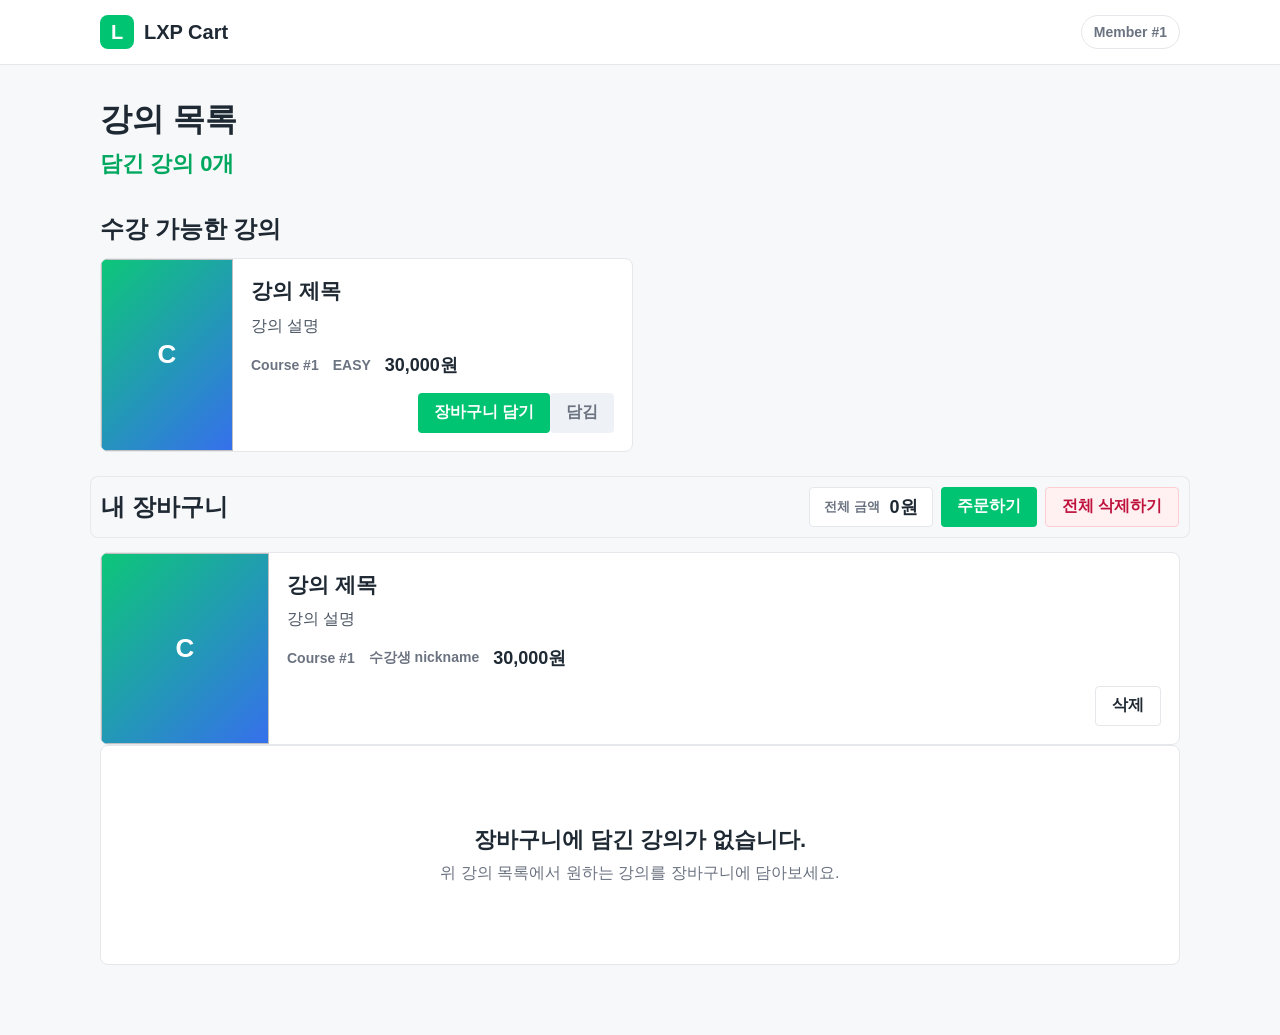
==== src/main/resources/templates/cart/index.html @ da232f9e "fix: cart API에서 임시 회원 ID 사용" ====
<!DOCTYPE html>
<html lang="ko" xmlns:th="http://www.thymeleaf.org">
<head>
    <meta charset="UTF-8">
    <meta name="viewport" content="width=device-width, initial-scale=1.0">
    <title>LXP Cart</title>
    <style>
        :root {
            --bg: #f7f8fa;
            --panel: #ffffff;
            --text: #1f2933;
            --muted: #6b7280;
            --line: #e5e7eb;
            --green: #00c471;
            --green-dark: #00a85f;
        }

        * {
            box-sizing: border-box;
        }

        body {
            min-width: 320px;
            margin: 0;
            background: var(--bg);
            color: var(--text);
            font-family: "Pretendard", "Apple SD Gothic Neo", "Segoe UI", sans-serif;
        }

        button {
            font: inherit;
        }

        a {
            color: inherit;
            text-decoration: none;
        }

        h1,
        h2,
        p {
            margin-top: 0;
        }

        .site-header {
            border-bottom: 1px solid var(--line);
            background: #fff;
        }

        .header-inner,
        .page {
            width: min(1080px, calc(100% - 40px));
            margin: 0 auto;
        }

        .header-inner {
            display: flex;
            min-height: 64px;
            align-items: center;
            justify-content: space-between;
            gap: 18px;
        }

        .brand {
            display: inline-flex;
            align-items: center;
            gap: 10px;
            font-size: 20px;
            font-weight: 900;
        }

        .brand-mark {
            display: grid;
            width: 34px;
            height: 34px;
            place-items: center;
            border-radius: 8px;
            background: var(--green);
            color: #fff;
        }

        .member-chip {
            display: inline-flex;
            min-height: 34px;
            align-items: center;
            border: 1px solid var(--line);
            border-radius: 999px;
            padding: 0 12px;
            color: var(--muted);
            font-size: 14px;
            font-weight: 800;
        }

        .page {
            display: grid;
            gap: 34px;
            padding: 34px 0 70px;
        }

        .summary {
            display: flex;
            align-items: end;
            justify-content: space-between;
            gap: 20px;
        }

        .summary h1 {
            margin-bottom: 10px;
            font-size: 32px;
            line-height: 1.25;
            letter-spacing: 0;
        }

        .summary h2 {
            margin-bottom: 0;
            color: var(--green-dark);
            font-size: 22px;
            line-height: 1.35;
            letter-spacing: 0;
        }

        .section-heading {
            margin-bottom: 14px;
            font-size: 24px;
            line-height: 1.32;
        }

        .course-grid {
            display: grid;
            grid-template-columns: repeat(2, minmax(0, 1fr));
            gap: 14px;
        }

        .course-card,
        .cart-item,
        .empty {
            border: 1px solid var(--line);
            border-radius: 8px;
            background: var(--panel);
        }

        .course-card {
            display: grid;
            grid-template-columns: 132px minmax(0, 1fr);
            overflow: hidden;
        }

        .thumbnail {
            position: relative;
            display: grid;
            min-height: 132px;
            place-items: center;
            overflow: hidden;
            background: linear-gradient(135deg, rgba(0, 196, 113, 0.95), rgba(37, 99, 235, 0.92));
            color: #fff;
            font-size: 26px;
            font-weight: 900;
        }

        .thumbnail img {
            position: absolute;
            inset: 0;
            width: 100%;
            height: 100%;
            object-fit: cover;
        }

        .course-body,
        .item-body {
            min-width: 0;
            padding: 18px;
        }

        .course-body h2,
        .item-body h2 {
            margin-bottom: 8px;
            font-size: 21px;
            line-height: 1.35;
        }

        .description {
            display: -webkit-box;
            overflow: hidden;
            margin-bottom: 14px;
            color: #4b5563;
            line-height: 1.55;
            -webkit-box-orient: vertical;
            -webkit-line-clamp: 2;
        }

        .meta {
            display: flex;
            flex-wrap: wrap;
            gap: 8px 14px;
            align-items: center;
            color: var(--muted);
            font-size: 14px;
            font-weight: 700;
        }

        .price {
            color: var(--text);
            font-size: 18px;
            font-weight: 900;
        }

        .course-actions,
        .item-actions {
            display: flex;
            justify-content: flex-end;
            margin-top: 16px;
        }

        .primary-button,
        .secondary-button,
        .danger-button,
        .done-button {
            display: inline-flex;
            min-height: 40px;
            align-items: center;
            justify-content: center;
            border-radius: 4px;
            padding: 0 16px;
            cursor: pointer;
            font-weight: 900;
        }

        .primary-button {
            border: 0;
            background: var(--green);
            color: #fff;
        }

        .primary-button:hover {
            background: var(--green-dark);
        }

        .secondary-button {
            border: 1px solid var(--line);
            background: #fff;
            color: var(--text);
        }

        .danger-button {
            border: 1px solid #fecdd3;
            background: #fff1f2;
            color: #be123c;
        }

        .done-button {
            border: 0;
            background: #eef2f7;
            color: var(--muted);
            cursor: default;
        }

        .cart-header {
            position: sticky;
            top: var(--cart-sticky-top, 12px);
            z-index: 5;
            display: flex;
            align-items: center;
            justify-content: space-between;
            gap: 14px;
            margin: -10px -10px 14px;
            border: 1px solid rgba(229, 231, 235, 0.9);
            border-radius: 8px;
            padding: 10px;
            background: rgba(247, 248, 250, 0.94);
            backdrop-filter: blur(10px);
        }

        .cart-header .section-heading {
            margin-bottom: 0;
        }

        .cart-actions {
            display: flex;
            flex-wrap: wrap;
            gap: 8px;
            align-items: center;
        }

        .cart-total {
            display: inline-flex;
            min-height: 40px;
            align-items: center;
            gap: 10px;
            border: 1px solid var(--line);
            border-radius: 4px;
            padding: 0 14px;
            background: #fff;
        }

        .cart-total span {
            color: var(--muted);
            font-size: 13px;
            font-weight: 800;
        }

        .cart-total strong {
            color: var(--text);
            font-size: 18px;
            font-weight: 900;
        }

        .cart-list {
            display: grid;
            gap: 14px;
        }

        .cart-item {
            display: grid;
            grid-template-columns: 168px minmax(0, 1fr);
            overflow: hidden;
        }

        .empty {
            display: grid;
            min-height: 220px;
            place-items: center;
            text-align: center;
        }

        .empty h2 {
            margin-bottom: 8px;
            font-size: 22px;
        }

        .empty p {
            margin-bottom: 0;
            color: var(--muted);
        }

        @media (max-width: 900px) {
            .course-grid {
                grid-template-columns: 1fr;
            }
        }

        @media (max-width: 720px) {
            .header-inner,
            .page {
                width: min(100% - 28px, 1080px);
            }

            .summary,
            .cart-header {
                align-items: start;
                flex-direction: column;
            }

            .cart-actions {
                display: grid;
                width: 100%;
            }

            .cart-total {
                justify-content: space-between;
                width: 100%;
            }

            .cart-actions form,
            .cart-actions button {
                width: 100%;
            }

            .course-card,
            .cart-item {
                grid-template-columns: 1fr;
            }
        }
    </style>
</head>
<body>
<header class="site-header">
    <div class="header-inner">
        <a class="brand" th:href="@{/cart-ui}">
            <span class="brand-mark">L</span>
            <span>LXP Cart</span>
        </a>
        <span class="member-chip" th:text="|Member #${memberId}|">Member #1</span>
    </div>
</header>

<main class="page">
    <section class="summary">
        <div>
            <h1>강의 목록</h1>
            <h2 th:text="${courseMessage}">담긴 강의 0개</h2>
        </div>
    </section>

    <section>
        <h2 class="section-heading">수강 가능한 강의</h2>
        <div class="course-grid">
            <article class="course-card" th:each="course : ${courses}">
                <div class="thumbnail">
                    <img th:if="${course.thumbnailUrl() != null}" th:src="${course.thumbnailUrl()}" th:alt="${course.title()}">
                    <span th:if="${course.thumbnailUrl() == null}" th:text="${#strings.substring(course.title(), 0, 1)}">C</span>
                </div>
                <div class="course-body">
                    <h2 th:text="${course.title()}">강의 제목</h2>
                    <p class="description" th:text="${course.description()}">강의 설명</p>
                    <div class="meta">
                        <span th:text="|Course #${course.courseId()}|">Course #1</span>
                        <span th:text="${course.level()}">EASY</span>
                        <strong class="price" th:text="${#numbers.formatInteger(course.price(), 0, 'COMMA')} + '원'">30,000원</strong>
                    </div>
                    <div class="course-actions">
                        <form th:if="${!cartCourseIds.contains(course.courseId())}" th:action="@{/cart-ui}" method="post">
                            <input type="hidden" th:if="${_csrf != null}" th:name="${_csrf.parameterName}" th:value="${_csrf.token}">
                            <input type="hidden" name="courseId" th:value="${course.courseId()}">
                            <button class="primary-button" type="submit">장바구니 담기</button>
                        </form>
                        <button class="done-button" type="button" th:if="${cartCourseIds.contains(course.courseId())}" disabled>담김</button>
                    </div>
                </div>
            </article>
        </div>
    </section>

    <section>
        <div class="cart-header">
            <h2 class="section-heading">내 장바구니</h2>
            <div class="cart-actions" th:if="${!#lists.isEmpty(carts)}">
                <div class="cart-total" data-cart-total>
                    <span>전체 금액</span>
                    <strong th:text="${#numbers.formatInteger(totalPrice, 0, 'COMMA')} + '원'">0원</strong>
                </div>
                <button class="primary-button" type="button">주문하기</button>
                <form th:action="@{/cart-ui/delete-all}" method="post">
                    <input type="hidden" th:if="${_csrf != null}" th:name="${_csrf.parameterName}" th:value="${_csrf.token}">
                    <button class="danger-button" type="submit">전체 삭제하기</button>
                </form>
            </div>
        </div>

        <div class="cart-list" th:if="${!#lists.isEmpty(carts)}">
            <article class="cart-item" th:each="cart : ${carts}">
                <div class="thumbnail">
                    <img th:if="${cart.thumbnailUrl != null}" th:src="${cart.thumbnailUrl}" th:alt="${cart.title}">
                    <span th:if="${cart.thumbnailUrl == null}" th:text="${#strings.substring(cart.title, 0, 1)}">C</span>
                </div>
                <div class="item-body">
                    <h2 th:text="${cart.title}">강의 제목</h2>
                    <p class="description" th:text="${cart.description}">강의 설명</p>
                    <div class="meta">
                        <span th:text="|Course #${cart.courseId}|">Course #1</span>
                        <span th:if="${cart.member != null}" th:text="|수강생 ${cart.member.nickname}|">수강생 nickname</span>
                        <strong class="price" th:text="${#numbers.formatInteger(cart.price, 0, 'COMMA')} + '원'">30,000원</strong>
                    </div>
                    <div class="item-actions">
                        <form th:action="@{/cart-ui/delete}" method="post">
                            <input type="hidden" th:if="${_csrf != null}" th:name="${_csrf.parameterName}" th:value="${_csrf.token}">
                            <input type="hidden" name="courseId" th:value="${cart.courseId}">
                            <button class="secondary-button" type="submit">삭제</button>
                        </form>
                    </div>
                </div>
            </article>
        </div>

        <div class="empty" th:if="${#lists.isEmpty(carts)}">
            <div>
                <h2>장바구니에 담긴 강의가 없습니다.</h2>
                <p>위 강의 목록에서 원하는 강의를 장바구니에 담아보세요.</p>
            </div>
        </div>
    </section>
</main>
<script>
    const header = document.querySelector(".site-header");
    const cartHeader = document.querySelector(".cart-header");

    function updateCartStickyTop() {
        if (!cartHeader) {
            return;
        }

        const headerHeight = header ? header.getBoundingClientRect().height : 0;
        document.documentElement.style.setProperty("--cart-sticky-top", `${headerHeight + 12}px`);
    }

    updateCartStickyTop();
    window.addEventListener("resize", updateCartStickyTop);
</script>
</body>
</html>
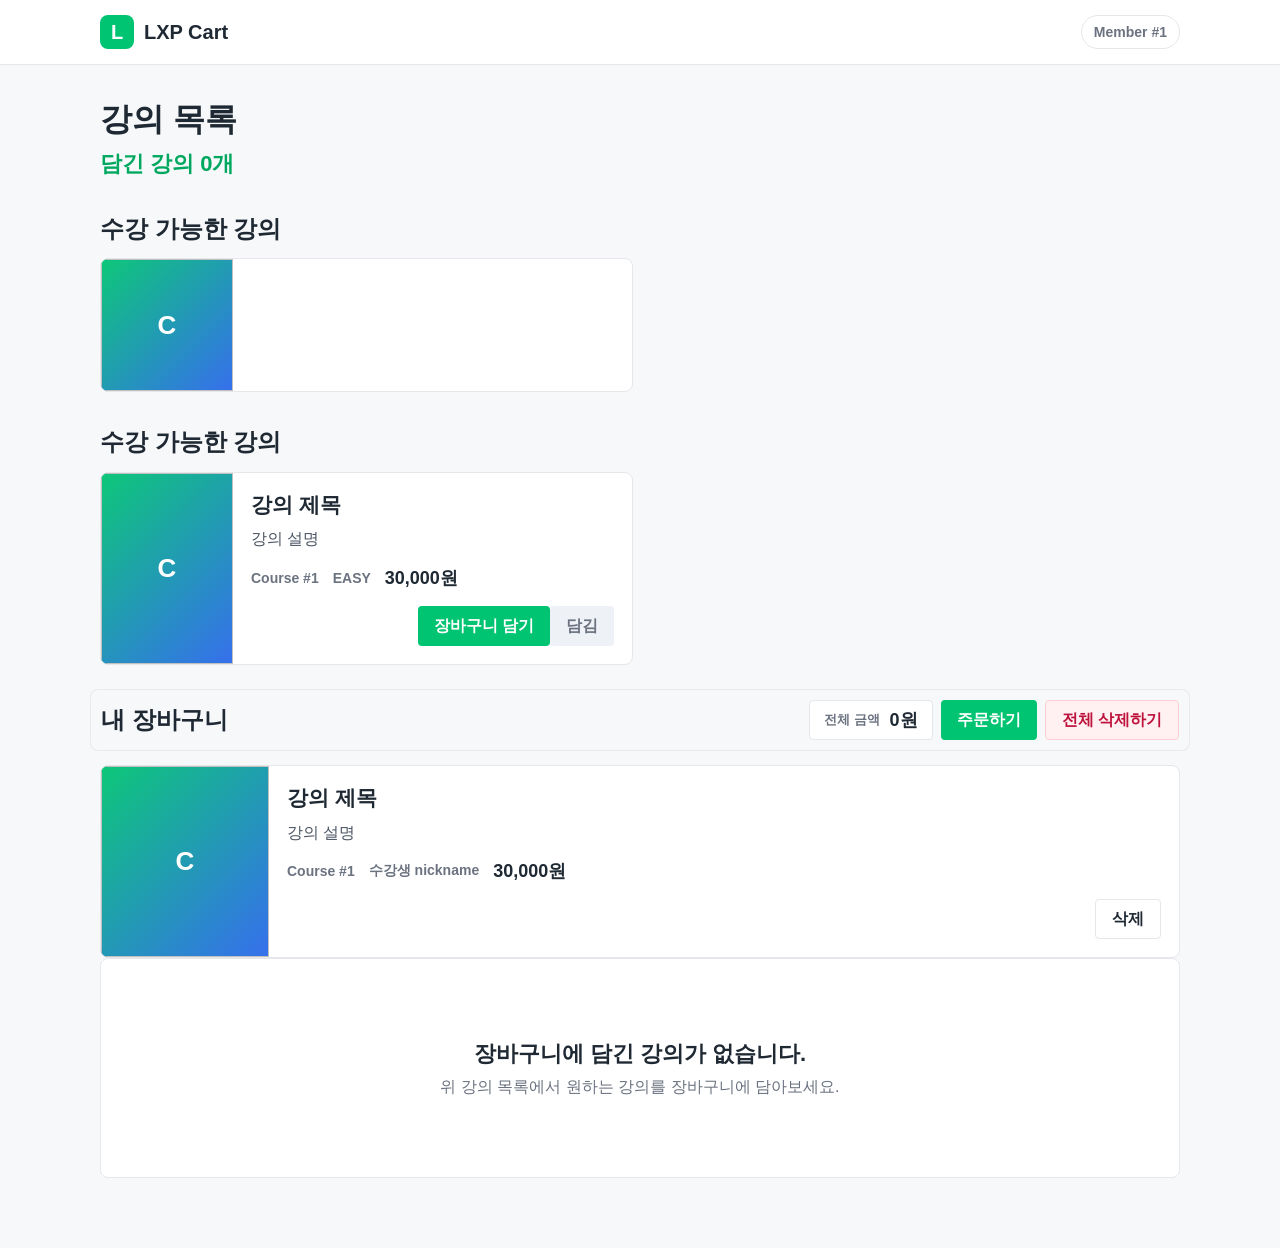
==== commit bd180a30: "Merge branch 'develop' into fix/16-compile-failure" ====
--- a/src/main/resources/templates/cart/index.html
+++ b/src/main/resources/templates/cart/index.html
@@ -1,393 +1,405 @@
 <!DOCTYPE html>
 <html lang="ko" xmlns:th="http://www.thymeleaf.org">
 <head>
-    <meta charset="UTF-8">
-    <meta name="viewport" content="width=device-width, initial-scale=1.0">
-    <title>LXP Cart</title>
-    <style>
-        :root {
-            --bg: #f7f8fa;
-            --panel: #ffffff;
-            --text: #1f2933;
-            --muted: #6b7280;
-            --line: #e5e7eb;
-            --green: #00c471;
-            --green-dark: #00a85f;
-        }
-
-        * {
-            box-sizing: border-box;
-        }
-
-        body {
-            min-width: 320px;
-            margin: 0;
-            background: var(--bg);
-            color: var(--text);
-            font-family: "Pretendard", "Apple SD Gothic Neo", "Segoe UI", sans-serif;
-        }
-
-        button {
-            font: inherit;
-        }
-
-        a {
-            color: inherit;
-            text-decoration: none;
-        }
-
-        h1,
-        h2,
-        p {
-            margin-top: 0;
-        }
-
-        .site-header {
-            border-bottom: 1px solid var(--line);
-            background: #fff;
-        }
-
-        .header-inner,
-        .page {
-            width: min(1080px, calc(100% - 40px));
-            margin: 0 auto;
-        }
-
-        .header-inner {
-            display: flex;
-            min-height: 64px;
-            align-items: center;
-            justify-content: space-between;
-            gap: 18px;
-        }
-
-        .brand {
-            display: inline-flex;
-            align-items: center;
-            gap: 10px;
-            font-size: 20px;
-            font-weight: 900;
-        }
-
-        .brand-mark {
-            display: grid;
-            width: 34px;
-            height: 34px;
-            place-items: center;
-            border-radius: 8px;
-            background: var(--green);
-            color: #fff;
-        }
-
-        .member-chip {
-            display: inline-flex;
-            min-height: 34px;
-            align-items: center;
-            border: 1px solid var(--line);
-            border-radius: 999px;
-            padding: 0 12px;
-            color: var(--muted);
-            font-size: 14px;
-            font-weight: 800;
-        }
-
-        .page {
-            display: grid;
-            gap: 34px;
-            padding: 34px 0 70px;
-        }
-
-        .summary {
-            display: flex;
-            align-items: end;
-            justify-content: space-between;
-            gap: 20px;
-        }
-
-        .summary h1 {
-            margin-bottom: 10px;
-            font-size: 32px;
-            line-height: 1.25;
-            letter-spacing: 0;
-        }
-
-        .summary h2 {
-            margin-bottom: 0;
-            color: var(--green-dark);
-            font-size: 22px;
-            line-height: 1.35;
-            letter-spacing: 0;
-        }
-
-        .section-heading {
-            margin-bottom: 14px;
-            font-size: 24px;
-            line-height: 1.32;
-        }
-
-        .course-grid {
-            display: grid;
-            grid-template-columns: repeat(2, minmax(0, 1fr));
-            gap: 14px;
-        }
-
-        .course-card,
-        .cart-item,
-        .empty {
-            border: 1px solid var(--line);
-            border-radius: 8px;
-            background: var(--panel);
-        }
-
-        .course-card {
-            display: grid;
-            grid-template-columns: 132px minmax(0, 1fr);
-            overflow: hidden;
-        }
-
-        .thumbnail {
-            position: relative;
-            display: grid;
-            min-height: 132px;
-            place-items: center;
-            overflow: hidden;
-            background: linear-gradient(135deg, rgba(0, 196, 113, 0.95), rgba(37, 99, 235, 0.92));
-            color: #fff;
-            font-size: 26px;
-            font-weight: 900;
-        }
-
-        .thumbnail img {
-            position: absolute;
-            inset: 0;
-            width: 100%;
-            height: 100%;
-            object-fit: cover;
-        }
-
-        .course-body,
-        .item-body {
-            min-width: 0;
-            padding: 18px;
-        }
-
-        .course-body h2,
-        .item-body h2 {
-            margin-bottom: 8px;
-            font-size: 21px;
-            line-height: 1.35;
-        }
-
-        .description {
-            display: -webkit-box;
-            overflow: hidden;
-            margin-bottom: 14px;
-            color: #4b5563;
-            line-height: 1.55;
-            -webkit-box-orient: vertical;
-            -webkit-line-clamp: 2;
-        }
-
-        .meta {
-            display: flex;
-            flex-wrap: wrap;
-            gap: 8px 14px;
-            align-items: center;
-            color: var(--muted);
-            font-size: 14px;
-            font-weight: 700;
-        }
-
-        .price {
-            color: var(--text);
-            font-size: 18px;
-            font-weight: 900;
-        }
-
-        .course-actions,
-        .item-actions {
-            display: flex;
-            justify-content: flex-end;
-            margin-top: 16px;
-        }
-
-        .primary-button,
-        .secondary-button,
-        .danger-button,
-        .done-button {
-            display: inline-flex;
-            min-height: 40px;
-            align-items: center;
-            justify-content: center;
-            border-radius: 4px;
-            padding: 0 16px;
-            cursor: pointer;
-            font-weight: 900;
-        }
-
-        .primary-button {
-            border: 0;
-            background: var(--green);
-            color: #fff;
-        }
-
-        .primary-button:hover {
-            background: var(--green-dark);
-        }
-
-        .secondary-button {
-            border: 1px solid var(--line);
-            background: #fff;
-            color: var(--text);
-        }
-
-        .danger-button {
-            border: 1px solid #fecdd3;
-            background: #fff1f2;
-            color: #be123c;
-        }
-
-        .done-button {
-            border: 0;
-            background: #eef2f7;
-            color: var(--muted);
-            cursor: default;
-        }
-
-        .cart-header {
-            position: sticky;
-            top: var(--cart-sticky-top, 12px);
-            z-index: 5;
-            display: flex;
-            align-items: center;
-            justify-content: space-between;
-            gap: 14px;
-            margin: -10px -10px 14px;
-            border: 1px solid rgba(229, 231, 235, 0.9);
-            border-radius: 8px;
-            padding: 10px;
-            background: rgba(247, 248, 250, 0.94);
-            backdrop-filter: blur(10px);
-        }
-
-        .cart-header .section-heading {
-            margin-bottom: 0;
-        }
-
-        .cart-actions {
-            display: flex;
-            flex-wrap: wrap;
-            gap: 8px;
-            align-items: center;
-        }
-
-        .cart-total {
-            display: inline-flex;
-            min-height: 40px;
-            align-items: center;
-            gap: 10px;
-            border: 1px solid var(--line);
-            border-radius: 4px;
-            padding: 0 14px;
-            background: #fff;
-        }
-
-        .cart-total span {
-            color: var(--muted);
-            font-size: 13px;
-            font-weight: 800;
-        }
-
-        .cart-total strong {
-            color: var(--text);
-            font-size: 18px;
-            font-weight: 900;
-        }
-
-        .cart-list {
-            display: grid;
-            gap: 14px;
-        }
-
-        .cart-item {
-            display: grid;
-            grid-template-columns: 168px minmax(0, 1fr);
-            overflow: hidden;
-        }
-
-        .empty {
-            display: grid;
-            min-height: 220px;
-            place-items: center;
-            text-align: center;
-        }
-
-        .empty h2 {
-            margin-bottom: 8px;
-            font-size: 22px;
-        }
-
-        .empty p {
-            margin-bottom: 0;
-            color: var(--muted);
-        }
-
-        @media (max-width: 900px) {
-            .course-grid {
-                grid-template-columns: 1fr;
-            }
-        }
-
-        @media (max-width: 720px) {
-            .header-inner,
-            .page {
-                width: min(100% - 28px, 1080px);
-            }
-
-            .summary,
-            .cart-header {
-                align-items: start;
-                flex-direction: column;
-            }
-
-            .cart-actions {
-                display: grid;
-                width: 100%;
-            }
-
-            .cart-total {
-                justify-content: space-between;
-                width: 100%;
-            }
-
-            .cart-actions form,
-            .cart-actions button {
-                width: 100%;
-            }
-
-            .course-card,
-            .cart-item {
-                grid-template-columns: 1fr;
-            }
-        }
-    </style>
+  <meta charset="UTF-8">
+  <meta content="width=device-width, initial-scale=1.0" name="viewport">
+  <title>LXP Cart</title>
+  <style>
+    :root {
+      --bg: #f7f8fa;
+      --panel: #ffffff;
+      --text: #1f2933;
+      --muted: #6b7280;
+      --line: #e5e7eb;
+      --green: #00c471;
+      --green-dark: #00a85f;
+    }
+
+    * {
+      box-sizing: border-box;
+    }
+
+    body {
+      min-width: 320px;
+      margin: 0;
+      background: var(--bg);
+      color: var(--text);
+      font-family: "Pretendard", "Apple SD Gothic Neo", "Segoe UI", sans-serif;
+    }
+
+    button {
+      font: inherit;
+    }
+
+    a {
+      color: inherit;
+      text-decoration: none;
+    }
+
+    h1,
+    h2,
+    p {
+      margin-top: 0;
+    }
+
+    .site-header {
+      border-bottom: 1px solid var(--line);
+      background: #fff;
+    }
+
+    .header-inner,
+    .page {
+      width: min(1080px, calc(100% - 40px));
+      margin: 0 auto;
+    }
+
+    .header-inner {
+      display: flex;
+      min-height: 64px;
+      align-items: center;
+      justify-content: space-between;
+      gap: 18px;
+    }
+
+    .brand {
+      display: inline-flex;
+      align-items: center;
+      gap: 10px;
+      font-size: 20px;
+      font-weight: 900;
+    }
+
+    .brand-mark {
+      display: grid;
+      width: 34px;
+      height: 34px;
+      place-items: center;
+      border-radius: 8px;
+      background: var(--green);
+      color: #fff;
+    }
+
+    .member-chip {
+      display: inline-flex;
+      min-height: 34px;
+      align-items: center;
+      border: 1px solid var(--line);
+      border-radius: 999px;
+      padding: 0 12px;
+      color: var(--muted);
+      font-size: 14px;
+      font-weight: 800;
+    }
+
+    .page {
+      display: grid;
+      gap: 34px;
+      padding: 34px 0 70px;
+    }
+
+    .summary {
+      display: flex;
+      align-items: end;
+      justify-content: space-between;
+      gap: 20px;
+    }
+
+    .summary h1 {
+      margin-bottom: 10px;
+      font-size: 32px;
+      line-height: 1.25;
+      letter-spacing: 0;
+    }
+
+    .summary h2 {
+      margin-bottom: 0;
+      color: var(--green-dark);
+      font-size: 22px;
+      line-height: 1.35;
+      letter-spacing: 0;
+    }
+
+    .section-heading {
+      margin-bottom: 14px;
+      font-size: 24px;
+      line-height: 1.32;
+    }
+
+    .course-grid {
+      display: grid;
+      grid-template-columns: repeat(2, minmax(0, 1fr));
+      gap: 14px;
+    }
+
+    .course-card,
+    .cart-item,
+    .empty {
+      border: 1px solid var(--line);
+      border-radius: 8px;
+      background: var(--panel);
+    }
+
+    .course-card {
+      display: grid;
+      grid-template-columns: 132px minmax(0, 1fr);
+      overflow: hidden;
+    }
+
+    .thumbnail {
+      position: relative;
+      display: grid;
+      min-height: 132px;
+      place-items: center;
+      overflow: hidden;
+      background: linear-gradient(135deg, rgba(0, 196, 113, 0.95), rgba(37, 99, 235, 0.92));
+      color: #fff;
+      font-size: 26px;
+      font-weight: 900;
+    }
+
+    .thumbnail img {
+      position: absolute;
+      inset: 0;
+      width: 100%;
+      height: 100%;
+      object-fit: cover;
+    }
+
+    .course-body,
+    .item-body {
+      min-width: 0;
+      padding: 18px;
+    }
+
+    .course-body h2,
+    .item-body h2 {
+      margin-bottom: 8px;
+      font-size: 21px;
+      line-height: 1.35;
+    }
+
+    .description {
+      display: -webkit-box;
+      overflow: hidden;
+      margin-bottom: 14px;
+      color: #4b5563;
+      line-height: 1.55;
+      -webkit-box-orient: vertical;
+      -webkit-line-clamp: 2;
+    }
+
+    .meta {
+      display: flex;
+      flex-wrap: wrap;
+      gap: 8px 14px;
+      align-items: center;
+      color: var(--muted);
+      font-size: 14px;
+      font-weight: 700;
+    }
+
+    .price {
+      color: var(--text);
+      font-size: 18px;
+      font-weight: 900;
+    }
+
+    .course-actions,
+    .item-actions {
+      display: flex;
+      justify-content: flex-end;
+      margin-top: 16px;
+    }
+
+    .primary-button,
+    .secondary-button,
+    .danger-button,
+    .done-button {
+      display: inline-flex;
+      min-height: 40px;
+      align-items: center;
+      justify-content: center;
+      border-radius: 4px;
+      padding: 0 16px;
+      cursor: pointer;
+      font-weight: 900;
+    }
+
+    .primary-button {
+      border: 0;
+      background: var(--green);
+      color: #fff;
+    }
+
+    .primary-button:hover {
+      background: var(--green-dark);
+    }
+
+    .secondary-button {
+      border: 1px solid var(--line);
+      background: #fff;
+      color: var(--text);
+    }
+
+    .danger-button {
+      border: 1px solid #fecdd3;
+      background: #fff1f2;
+      color: #be123c;
+    }
+
+    .done-button {
+      border: 0;
+      background: #eef2f7;
+      color: var(--muted);
+      cursor: default;
+    }
+
+    .cart-header {
+      position: sticky;
+      top: var(--cart-sticky-top, 12px);
+      z-index: 5;
+      display: flex;
+      align-items: center;
+      justify-content: space-between;
+      gap: 14px;
+      margin: -10px -10px 14px;
+      border: 1px solid rgba(229, 231, 235, 0.9);
+      border-radius: 8px;
+      padding: 10px;
+      background: rgba(247, 248, 250, 0.94);
+      backdrop-filter: blur(10px);
+    }
+
+    .cart-header .section-heading {
+      margin-bottom: 0;
+    }
+
+    .cart-actions {
+      display: flex;
+      flex-wrap: wrap;
+      gap: 8px;
+      align-items: center;
+    }
+
+    .cart-total {
+      display: inline-flex;
+      min-height: 40px;
+      align-items: center;
+      gap: 10px;
+      border: 1px solid var(--line);
+      border-radius: 4px;
+      padding: 0 14px;
+      background: #fff;
+    }
+
+    .cart-total span {
+      color: var(--muted);
+      font-size: 13px;
+      font-weight: 800;
+    }
+
+    .cart-total strong {
+      color: var(--text);
+      font-size: 18px;
+      font-weight: 900;
+    }
+
+    .cart-list {
+      display: grid;
+      gap: 14px;
+    }
+
+    .cart-item {
+      display: grid;
+      grid-template-columns: 168px minmax(0, 1fr);
+      overflow: hidden;
+    }
+
+    .empty {
+      display: grid;
+      min-height: 220px;
+      place-items: center;
+      text-align: center;
+    }
+
+    .empty h2 {
+      margin-bottom: 8px;
+      font-size: 22px;
+    }
+
+    .empty p {
+      margin-bottom: 0;
+      color: var(--muted);
+    }
+
+    @media (max-width: 900px) {
+      .course-grid {
+        grid-template-columns: 1fr;
+      }
+    }
+
+    @media (max-width: 720px) {
+      .header-inner,
+      .page {
+        width: min(100% - 28px, 1080px);
+      }
+
+      .summary,
+      .cart-header {
+        align-items: start;
+        flex-direction: column;
+      }
+
+      .cart-actions {
+        display: grid;
+        width: 100%;
+      }
+
+      .cart-total {
+        justify-content: space-between;
+        width: 100%;
+      }
+
+      .cart-actions form,
+      .cart-actions button {
+        width: 100%;
+      }
+
+      .course-card,
+      .cart-item {
+        grid-template-columns: 1fr;
+      }
+    }
+  </style>
 </head>
 <body>
 <header class="site-header">
-    <div class="header-inner">
-        <a class="brand" th:href="@{/cart-ui}">
-            <span class="brand-mark">L</span>
-            <span>LXP Cart</span>
-        </a>
-        <span class="member-chip" th:text="|Member #${memberId}|">Member #1</span>
+  <div class="header-inner">
+    <a class="brand" th:href="@{/cart-ui}">
+      <span class="brand-mark">L</span>
+      <span>LXP Cart</span>
+    </a>
+    <span class="member-chip" th:text="|Member #${memberId}|">Member #1</span>
+  </div>
+</header>
+
+<main class="page">
+  <section class="summary">
+    <div>
+      <h1>강의 목록</h1>
+      <h2 th:text="${courseMessage}">담긴 강의 0개</h2>
     </div>
-</header>
-
-<main class="page">
-    <section class="summary">
-        <div>
-            <h1>강의 목록</h1>
-            <h2 th:text="${courseMessage}">담긴 강의 0개</h2>
+  </section>
+
+  <section>
+    <h2 class="section-heading">수강 가능한 강의</h2>
+    <div class="course-grid">
+      <article class="course-card" th:each="course : ${courses}">
+        <div class="thumbnail">
+          <img th:alt="${course.title()}" th:if="${course.thumbnailUri() != null}"
+               th:src="${course.thumbnailUri()}">
+          <span th:if="${course.thumbnailUri() == null}"
+                th:text="${#strings.substring(course.title(), 0, 1)}">C</span>
         </div>
     </section>
 
@@ -396,8 +408,10 @@
         <div class="course-grid">
             <article class="course-card" th:each="course : ${courses}">
                 <div class="thumbnail">
-                    <img th:if="${course.thumbnailUrl() != null}" th:src="${course.thumbnailUrl()}" th:alt="${course.title()}">
-                    <span th:if="${course.thumbnailUrl() == null}" th:text="${#strings.substring(course.title(), 0, 1)}">C</span>
+                    <!-- carts 페이지가 아닌 courses 페이지에서 course를 선택하고 carts 페이지는 장바구니 내용만 보이도록 수정이 필요함 -->
+                    <!-- 따라서 thumbnailUri 사용은 임시적으로 허용함 (페이지를 재정립하며 수정 예정) -->
+                    <img th:if="${course.thumbnailUri() != null}" th:src="${course.thumbnailUri()}" th:alt="${course.title()}">
+                    <span th:if="${course.thumbnailUri() == null}" th:text="${#strings.substring(course.title(), 0, 1)}">C</span>
                 </div>
                 <div class="course-body">
                     <h2 th:text="${course.title()}">강의 제목</h2>
@@ -418,72 +432,97 @@
                 </div>
             </article>
         </div>
-    </section>
-
-    <section>
-        <div class="cart-header">
-            <h2 class="section-heading">내 장바구니</h2>
-            <div class="cart-actions" th:if="${!#lists.isEmpty(carts)}">
-                <div class="cart-total" data-cart-total>
-                    <span>전체 금액</span>
-                    <strong th:text="${#numbers.formatInteger(totalPrice, 0, 'COMMA')} + '원'">0원</strong>
-                </div>
-                <button class="primary-button" type="button">주문하기</button>
-                <form th:action="@{/cart-ui/delete-all}" method="post">
-                    <input type="hidden" th:if="${_csrf != null}" th:name="${_csrf.parameterName}" th:value="${_csrf.token}">
-                    <button class="danger-button" type="submit">전체 삭제하기</button>
-                </form>
-            </div>
+      </article>
+    </div>
+  </section>
+
+  <section>
+    <div class="cart-header">
+      <h2 class="section-heading">내 장바구니</h2>
+      <div class="cart-actions" th:if="${!#lists.isEmpty(carts)}">
+        <div class="cart-total" data-cart-total>
+          <span>전체 금액</span>
+          <strong th:text="${#numbers.formatInteger(totalPrice, 0, 'COMMA')} + '원'">0원</strong>
         </div>
-
-        <div class="cart-list" th:if="${!#lists.isEmpty(carts)}">
-            <article class="cart-item" th:each="cart : ${carts}">
-                <div class="thumbnail">
-                    <img th:if="${cart.thumbnailUrl != null}" th:src="${cart.thumbnailUrl}" th:alt="${cart.title}">
-                    <span th:if="${cart.thumbnailUrl == null}" th:text="${#strings.substring(cart.title, 0, 1)}">C</span>
-                </div>
-                <div class="item-body">
-                    <h2 th:text="${cart.title}">강의 제목</h2>
-                    <p class="description" th:text="${cart.description}">강의 설명</p>
-                    <div class="meta">
-                        <span th:text="|Course #${cart.courseId}|">Course #1</span>
-                        <span th:if="${cart.member != null}" th:text="|수강생 ${cart.member.nickname}|">수강생 nickname</span>
-                        <strong class="price" th:text="${#numbers.formatInteger(cart.price, 0, 'COMMA')} + '원'">30,000원</strong>
-                    </div>
-                    <div class="item-actions">
-                        <form th:action="@{/cart-ui/delete}" method="post">
-                            <input type="hidden" th:if="${_csrf != null}" th:name="${_csrf.parameterName}" th:value="${_csrf.token}">
-                            <input type="hidden" name="courseId" th:value="${cart.courseId}">
-                            <button class="secondary-button" type="submit">삭제</button>
-                        </form>
-                    </div>
-                </div>
-            </article>
+        <form method="post" th:action="@{/order-ui}">
+          <input th:if="${_csrf != null}" th:name="${_csrf.parameterName}" th:value="${_csrf.token}"
+                 type="hidden">
+          <button class="primary-button" type="submit">주문하기</button>
+        </form>
+        <form method="post" th:action="@{/cart-ui/delete-all}">
+          <input th:if="${_csrf != null}" th:name="${_csrf.parameterName}" th:value="${_csrf.token}"
+                 type="hidden">
+          <button class="danger-button" type="submit">전체 삭제하기</button>
+        </form>
+      </div>
+    </div>
+
+    <div class="cart-list" th:if="${!#lists.isEmpty(carts)}">
+      <article class="cart-item" th:each="cart : ${carts}">
+        <div class="thumbnail">
+          <img th:alt="${cart.title}" th:if="${cart.thumbnailUri != null}"
+               th:src="${cart.thumbnailUri}">
+          <span th:if="${cart.thumbnailUri == null}"
+                th:text="${#strings.substring(cart.title, 0, 1)}">C</span>
         </div>
-
-        <div class="empty" th:if="${#lists.isEmpty(carts)}">
-            <div>
-                <h2>장바구니에 담긴 강의가 없습니다.</h2>
-                <p>위 강의 목록에서 원하는 강의를 장바구니에 담아보세요.</p>
-            </div>
+        <div class="item-body">
+          <h2 th:text="${cart.title}">강의 제목</h2>
+          <p class="description" th:text="${cart.description}">강의 설명</p>
+          <div class="meta">
+            <span th:text="|Course #${cart.courseId}|">Course #1</span>
+            <span th:if="${cart.member != null}" th:text="|수강생 ${cart.member.nickname}|">수강생 nickname</span>
+            <strong class="price" th:text="${#numbers.formatInteger(cart.price, 0, 'COMMA')} + '원'">30,000원</strong>
+          </div>
+          <div class="item-actions">
+            <form method="post" th:action="@{/cart-ui/delete}">
+              <input th:if="${_csrf != null}" th:name="${_csrf.parameterName}" th:value="${_csrf.token}"
+                     type="hidden">
+              <input name="courseId" th:value="${cart.courseId}" type="hidden">
+              <button class="secondary-button" type="submit">삭제</button>
+            </form>
+          </div>
         </div>
-    </section>
+      </article>
+    </div>
+
+    <div class="empty" th:if="${#lists.isEmpty(carts)}">
+      <div>
+        <h2>장바구니에 담긴 강의가 없습니다.</h2>
+        <p>위 강의 목록에서 원하는 강의를 장바구니에 담아보세요.</p>
+      </div>
+    </div>
+  </section>
 </main>
 <script>
-    const header = document.querySelector(".site-header");
-    const cartHeader = document.querySelector(".cart-header");
-
-    function updateCartStickyTop() {
-        if (!cartHeader) {
-            return;
-        }
-
-        const headerHeight = header ? header.getBoundingClientRect().height : 0;
-        document.documentElement.style.setProperty("--cart-sticky-top", `${headerHeight + 12}px`);
-    }
-
-    updateCartStickyTop();
-    window.addEventListener("resize", updateCartStickyTop);
+  const cartScrollKey = "lxp.cart.scrollY";
+  const header = document.querySelector(".site-header");
+  const cartHeader = document.querySelector(".cart-header");
+
+  const savedScrollY = sessionStorage.getItem(cartScrollKey);
+  if (savedScrollY !== null) {
+    requestAnimationFrame(() => {
+      window.scrollTo(0, Number(savedScrollY));
+      sessionStorage.removeItem(cartScrollKey);
+    });
+  }
+
+  document.querySelectorAll("form").forEach((form) => {
+    form.addEventListener("submit", () => {
+      sessionStorage.setItem(cartScrollKey, String(window.scrollY));
+    });
+  });
+
+  function updateCartStickyTop() {
+    if (!cartHeader) {
+      return;
+    }
+
+    const headerHeight = header ? header.getBoundingClientRect().height : 0;
+    document.documentElement.style.setProperty("--cart-sticky-top", `${headerHeight + 12}px`);
+  }
+
+  updateCartStickyTop();
+  window.addEventListener("resize", updateCartStickyTop);
 </script>
 </body>
 </html>
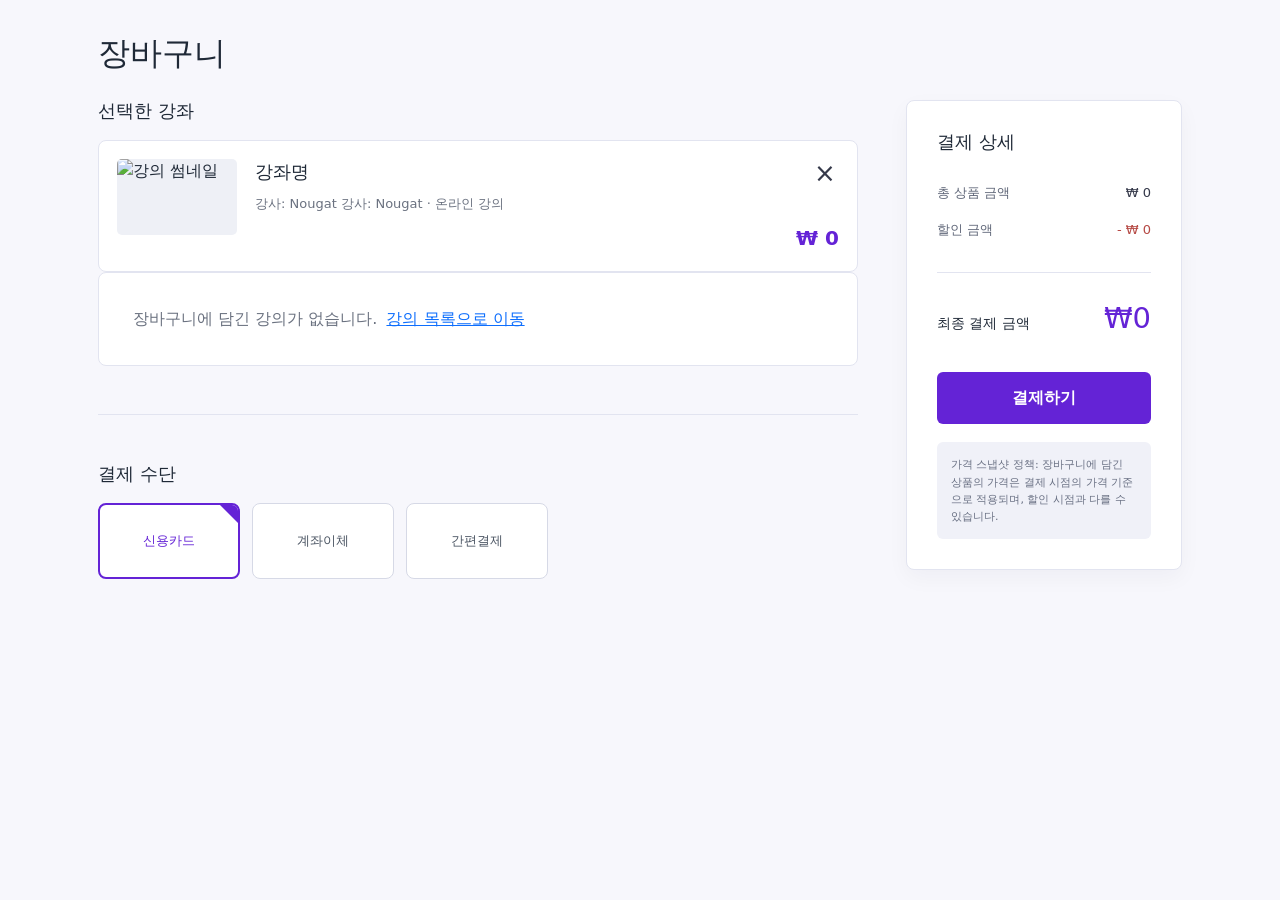
==== commit d664e1a0: "refactor: cart, order, enrollment style 수정" ====
--- a/src/main/resources/templates/cart/index.html
+++ b/src/main/resources/templates/cart/index.html
@@ -2,527 +2,404 @@
 <html lang="ko" xmlns:th="http://www.thymeleaf.org">
 <head>
   <meta charset="UTF-8">
-  <meta content="width=device-width, initial-scale=1.0" name="viewport">
+  <meta content="width=device-width, initial-scale=1" name="viewport">
   <title>LXP Cart</title>
+
+  <link crossorigin="anonymous"
+        href="https://cdn.jsdelivr.net/npm/bootstrap@5.3.8/dist/css/bootstrap.min.css"
+        integrity="sha384-sRIl4kxILFvY47J16cr9ZwB07vP4J8+LH7qKQnuqkuIAvNWLzeN8tE5YBujZqJLB"
+        rel="stylesheet">
+  <link rel="stylesheet" th:href="@{/css/global/theme.css}">
+  <link rel="stylesheet" th:href="@{/css/global/header.css}">
+
   <style>
     :root {
-      --bg: #f7f8fa;
-      --panel: #ffffff;
-      --text: #1f2933;
-      --muted: #6b7280;
-      --line: #e5e7eb;
-      --green: #00c471;
-      --green-dark: #00a85f;
-    }
-
-    * {
-      box-sizing: border-box;
+      --cart-bg: #f7f7fc;
+      --cart-panel: #ffffff;
+      --cart-border: #e2e4f0;
+      --cart-text: #1f2937;
+      --cart-muted: #6b7280;
+      --cart-primary: #6423d6;
+      --cart-primary-dark: #4f16bb;
+      --cart-danger: #b64a45;
     }
 
     body {
-      min-width: 320px;
+      min-height: 100vh;
+      display: flex;
+      flex-direction: column;
+      background: var(--cart-bg);
+      color: var(--cart-text);
+    }
+
+    main {
+      flex: 1;
+    }
+
+    .cart-shell {
+      max-width: 1120px;
+      margin: 0 auto;
+      padding: 34px 18px 56px;
+    }
+
+    .cart-title {
+      margin-bottom: 28px;
+      font-size: 32px;
+      font-weight: 500;
+      letter-spacing: 0;
+    }
+
+    .cart-layout {
+      display: grid;
+      grid-template-columns: minmax(0, 1fr) 276px;
+      gap: 48px;
+      align-items: start;
+    }
+
+    .section-title {
+      margin-bottom: 18px;
+      font-size: 18px;
+      font-weight: 500;
+    }
+
+    .selected-list {
+      display: grid;
+      gap: 12px;
+    }
+
+    .course-row {
+      display: grid;
+      grid-template-columns: 120px minmax(0, 1fr) auto;
+      gap: 18px;
+      min-height: 132px;
+      align-items: start;
+      border: 1px solid var(--cart-border);
+      border-radius: 8px;
+      padding: 18px;
+      background: var(--cart-panel);
+    }
+
+    .course-thumb {
+      width: 120px;
+      height: 76px;
+      border-radius: 5px;
+      object-fit: cover;
+      background: #eef0f6;
+    }
+
+    .course-body {
+      min-width: 0;
+    }
+
+    .course-title {
+      margin: 1px 0 10px;
+      overflow: hidden;
+      font-size: 18px;
+      font-weight: 500;
+      line-height: 1.35;
+      text-overflow: ellipsis;
+      white-space: nowrap;
+    }
+
+    .course-meta {
       margin: 0;
-      background: var(--bg);
-      color: var(--text);
-      font-family: "Pretendard", "Apple SD Gothic Neo", "Segoe UI", sans-serif;
-    }
-
-    button {
-      font: inherit;
-    }
-
-    a {
-      color: inherit;
-      text-decoration: none;
-    }
-
-    h1,
-    h2,
-    p {
-      margin-top: 0;
-    }
-
-    .site-header {
-      border-bottom: 1px solid var(--line);
-      background: #fff;
-    }
-
-    .header-inner,
-    .page {
-      width: min(1080px, calc(100% - 40px));
-      margin: 0 auto;
-    }
-
-    .header-inner {
+      color: var(--cart-muted);
+      font-size: 13px;
+    }
+
+    .course-side {
       display: flex;
-      min-height: 64px;
-      align-items: center;
-      justify-content: space-between;
-      gap: 18px;
-    }
-
-    .brand {
-      display: inline-flex;
-      align-items: center;
-      gap: 10px;
-      font-size: 20px;
-      font-weight: 900;
-    }
-
-    .brand-mark {
-      display: grid;
-      width: 34px;
-      height: 34px;
-      place-items: center;
-      border-radius: 8px;
-      background: var(--green);
-      color: #fff;
-    }
-
-    .member-chip {
-      display: inline-flex;
-      min-height: 34px;
-      align-items: center;
-      border: 1px solid var(--line);
-      border-radius: 999px;
-      padding: 0 12px;
-      color: var(--muted);
-      font-size: 14px;
-      font-weight: 800;
-    }
-
-    .page {
-      display: grid;
-      gap: 34px;
-      padding: 34px 0 70px;
-    }
-
-    .summary {
-      display: flex;
+      min-width: 124px;
+      flex-direction: column;
       align-items: end;
       justify-content: space-between;
-      gap: 20px;
-    }
-
-    .summary h1 {
-      margin-bottom: 10px;
-      font-size: 32px;
-      line-height: 1.25;
-      letter-spacing: 0;
-    }
-
-    .summary h2 {
-      margin-bottom: 0;
-      color: var(--green-dark);
-      font-size: 22px;
-      line-height: 1.35;
-      letter-spacing: 0;
-    }
-
-    .section-heading {
-      margin-bottom: 14px;
-      font-size: 24px;
-      line-height: 1.32;
-    }
-
-    .course-grid {
-      display: grid;
-      grid-template-columns: repeat(2, minmax(0, 1fr));
-      gap: 14px;
-    }
-
-    .course-card,
-    .cart-item,
-    .empty {
-      border: 1px solid var(--line);
-      border-radius: 8px;
-      background: var(--panel);
-    }
-
-    .course-card {
-      display: grid;
-      grid-template-columns: 132px minmax(0, 1fr);
-      overflow: hidden;
-    }
-
-    .thumbnail {
-      position: relative;
-      display: grid;
-      min-height: 132px;
-      place-items: center;
-      overflow: hidden;
-      background: linear-gradient(135deg, rgba(0, 196, 113, 0.95), rgba(37, 99, 235, 0.92));
-      color: #fff;
-      font-size: 26px;
-      font-weight: 900;
-    }
-
-    .thumbnail img {
-      position: absolute;
-      inset: 0;
-      width: 100%;
-      height: 100%;
-      object-fit: cover;
-    }
-
-    .course-body,
-    .item-body {
-      min-width: 0;
-      padding: 18px;
-    }
-
-    .course-body h2,
-    .item-body h2 {
-      margin-bottom: 8px;
-      font-size: 21px;
-      line-height: 1.35;
-    }
-
-    .description {
-      display: -webkit-box;
-      overflow: hidden;
-      margin-bottom: 14px;
-      color: #4b5563;
-      line-height: 1.55;
-      -webkit-box-orient: vertical;
-      -webkit-line-clamp: 2;
-    }
-
-    .meta {
-      display: flex;
-      flex-wrap: wrap;
-      gap: 8px 14px;
-      align-items: center;
-      color: var(--muted);
-      font-size: 14px;
-      font-weight: 700;
-    }
-
-    .price {
-      color: var(--text);
-      font-size: 18px;
-      font-weight: 900;
-    }
-
-    .course-actions,
-    .item-actions {
-      display: flex;
-      justify-content: flex-end;
-      margin-top: 16px;
-    }
-
-    .primary-button,
-    .secondary-button,
-    .danger-button,
-    .done-button {
+      align-self: stretch;
+    }
+
+    .remove-button {
       display: inline-flex;
-      min-height: 40px;
+      width: 28px;
+      height: 28px;
       align-items: center;
       justify-content: center;
-      border-radius: 4px;
-      padding: 0 16px;
-      cursor: pointer;
-      font-weight: 900;
-    }
-
-    .primary-button {
       border: 0;
-      background: var(--green);
+      background: transparent;
+      color: #35394a;
+      font-size: 26px;
+      line-height: 1;
+    }
+
+    .course-price {
+      color: var(--cart-primary);
+      font-size: 20px;
+      font-weight: 700;
+    }
+
+    .empty-state {
+      border: 1px solid var(--cart-border);
+      border-radius: 8px;
+      padding: 34px;
+      background: var(--cart-panel);
+      color: var(--cart-muted);
+    }
+
+    .divider {
+      margin: 48px 0;
+      border-color: var(--cart-border);
+      opacity: 1;
+    }
+
+    .payment-options {
+      display: grid;
+      grid-template-columns: repeat(3, minmax(0, 142px));
+      gap: 12px;
+    }
+
+    .pay-option {
+      position: relative;
+      min-height: 76px;
+      border: 1px solid #d6d9e6;
+      border-radius: 8px;
+      background: #fff;
+      color: #4b5563;
+      font-size: 13px;
+      font-weight: 500;
+    }
+
+    .pay-option.active {
+      border: 2px solid var(--cart-primary);
+      color: var(--cart-primary);
+    }
+
+    .pay-option.active::after {
+      content: "";
+      position: absolute;
+      top: 0;
+      right: 0;
+      border-top: 18px solid var(--cart-primary);
+      border-left: 18px solid transparent;
+      border-top-right-radius: 6px;
+    }
+
+    .summary-card {
+      position: sticky;
+      top: 92px;
+      border: 1px solid var(--cart-border);
+      border-radius: 8px;
+      padding: 30px;
+      background: var(--cart-panel);
+      box-shadow: 0 8px 22px rgba(15, 23, 42, 0.04);
+    }
+
+    .summary-title {
+      margin-bottom: 30px;
+      font-size: 18px;
+      font-weight: 500;
+    }
+
+    .summary-line {
+      display: flex;
+      justify-content: space-between;
+      gap: 16px;
+      margin-bottom: 18px;
+      color: #5f6678;
+      font-size: 13px;
+    }
+
+    .summary-line strong {
+      color: #35394a;
+      font-weight: 500;
+    }
+
+    .summary-line.discount strong {
+      color: var(--cart-danger);
+    }
+
+    .summary-divider {
+      margin: 32px 0 24px;
+      border-color: var(--cart-border);
+      opacity: 1;
+    }
+
+    .final-line {
+      display: flex;
+      align-items: baseline;
+      justify-content: space-between;
+      gap: 16px;
+      margin-bottom: 32px;
+      font-size: 14px;
+    }
+
+    .final-price {
+      color: var(--cart-primary);
+      font-size: 29px;
+      font-weight: 400;
+      white-space: nowrap;
+    }
+
+    .checkout-button {
+      width: 100%;
+      min-height: 52px;
+      border: 0;
+      border-radius: 6px;
+      background: var(--cart-primary);
       color: #fff;
-    }
-
-    .primary-button:hover {
-      background: var(--green-dark);
-    }
-
-    .secondary-button {
-      border: 1px solid var(--line);
-      background: #fff;
-      color: var(--text);
-    }
-
-    .danger-button {
-      border: 1px solid #fecdd3;
-      background: #fff1f2;
-      color: #be123c;
-    }
-
-    .done-button {
-      border: 0;
-      background: #eef2f7;
-      color: var(--muted);
-      cursor: default;
-    }
-
-    .cart-header {
-      position: sticky;
-      top: var(--cart-sticky-top, 12px);
-      z-index: 5;
-      display: flex;
-      align-items: center;
-      justify-content: space-between;
-      gap: 14px;
-      margin: -10px -10px 14px;
-      border: 1px solid rgba(229, 231, 235, 0.9);
-      border-radius: 8px;
-      padding: 10px;
-      background: rgba(247, 248, 250, 0.94);
-      backdrop-filter: blur(10px);
-    }
-
-    .cart-header .section-heading {
-      margin-bottom: 0;
-    }
-
-    .cart-actions {
-      display: flex;
-      flex-wrap: wrap;
-      gap: 8px;
-      align-items: center;
-    }
-
-    .cart-total {
-      display: inline-flex;
-      min-height: 40px;
-      align-items: center;
-      gap: 10px;
-      border: 1px solid var(--line);
-      border-radius: 4px;
-      padding: 0 14px;
-      background: #fff;
-    }
-
-    .cart-total span {
-      color: var(--muted);
-      font-size: 13px;
-      font-weight: 800;
-    }
-
-    .cart-total strong {
-      color: var(--text);
-      font-size: 18px;
-      font-weight: 900;
-    }
-
-    .cart-list {
-      display: grid;
-      gap: 14px;
-    }
-
-    .cart-item {
-      display: grid;
-      grid-template-columns: 168px minmax(0, 1fr);
-      overflow: hidden;
-    }
-
-    .empty {
-      display: grid;
-      min-height: 220px;
-      place-items: center;
-      text-align: center;
-    }
-
-    .empty h2 {
-      margin-bottom: 8px;
-      font-size: 22px;
-    }
-
-    .empty p {
-      margin-bottom: 0;
-      color: var(--muted);
+      font-weight: 600;
+    }
+
+    .checkout-button:hover {
+      background: var(--cart-primary-dark);
+    }
+
+    .policy-box {
+      margin-top: 18px;
+      border-radius: 6px;
+      padding: 14px;
+      background: #f0f1f8;
+      color: #697083;
+      font-size: 11px;
+      line-height: 1.55;
     }
 
     @media (max-width: 900px) {
-      .course-grid {
+      .cart-layout {
         grid-template-columns: 1fr;
-      }
-    }
-
-    @media (max-width: 720px) {
-      .header-inner,
-      .page {
-        width: min(100% - 28px, 1080px);
-      }
-
-      .summary,
-      .cart-header {
-        align-items: start;
-        flex-direction: column;
-      }
-
-      .cart-actions {
-        display: grid;
-        width: 100%;
-      }
-
-      .cart-total {
-        justify-content: space-between;
-        width: 100%;
-      }
-
-      .cart-actions form,
-      .cart-actions button {
-        width: 100%;
-      }
-
-      .course-card,
-      .cart-item {
+        gap: 28px;
+      }
+
+      .summary-card {
+        position: static;
+      }
+    }
+
+    @media (max-width: 640px) {
+      .cart-shell {
+        padding-inline: 14px;
+      }
+
+      .course-row {
+        grid-template-columns: 92px minmax(0, 1fr);
+      }
+
+      .course-thumb {
+        width: 92px;
+        height: 64px;
+      }
+
+      .course-side {
+        grid-column: 1 / -1;
+        min-width: 0;
+        flex-direction: row;
+        align-items: center;
+      }
+
+      .payment-options {
         grid-template-columns: 1fr;
       }
     }
   </style>
 </head>
 <body>
-<header class="site-header">
-  <div class="header-inner">
-    <a class="brand" th:href="@{/cart-ui}">
-      <span class="brand-mark">L</span>
-      <span>LXP Cart</span>
-    </a>
-    <span class="member-chip" th:text="|Member #${memberId}|">Member #1</span>
-  </div>
-</header>
-
-<main class="page">
-  <section class="summary">
-    <div>
-      <h1>강의 목록</h1>
-      <h2 th:text="${courseMessage}">담긴 강의 0개</h2>
-    </div>
-  </section>
-
-  <section>
-    <h2 class="section-heading">수강 가능한 강의</h2>
-    <div class="course-grid">
-      <article class="course-card" th:each="course : ${courses}">
-        <div class="thumbnail">
-          <img th:alt="${course.title()}" th:if="${course.thumbnailUri() != null}"
-               th:src="${course.thumbnailUri()}">
-          <span th:if="${course.thumbnailUri() == null}"
-                th:text="${#strings.substring(course.title(), 0, 1)}">C</span>
-        </div>
-    </section>
-
-    <section>
-        <h2 class="section-heading">수강 가능한 강의</h2>
-        <div class="course-grid">
-            <article class="course-card" th:each="course : ${courses}">
-                <div class="thumbnail">
-                    <!-- carts 페이지가 아닌 courses 페이지에서 course를 선택하고 carts 페이지는 장바구니 내용만 보이도록 수정이 필요함 -->
-                    <!-- 따라서 thumbnailUri 사용은 임시적으로 허용함 (페이지를 재정립하며 수정 예정) -->
-                    <img th:if="${course.thumbnailUri() != null}" th:src="${course.thumbnailUri()}" th:alt="${course.title()}">
-                    <span th:if="${course.thumbnailUri() == null}" th:text="${#strings.substring(course.title(), 0, 1)}">C</span>
-                </div>
-                <div class="course-body">
-                    <h2 th:text="${course.title()}">강의 제목</h2>
-                    <p class="description" th:text="${course.description()}">강의 설명</p>
-                    <div class="meta">
-                        <span th:text="|Course #${course.courseId()}|">Course #1</span>
-                        <span th:text="${course.level()}">EASY</span>
-                        <strong class="price" th:text="${#numbers.formatInteger(course.price(), 0, 'COMMA')} + '원'">30,000원</strong>
-                    </div>
-                    <div class="course-actions">
-                        <form th:if="${!cartCourseIds.contains(course.courseId())}" th:action="@{/cart-ui}" method="post">
-                            <input type="hidden" th:if="${_csrf != null}" th:name="${_csrf.parameterName}" th:value="${_csrf.token}">
-                            <input type="hidden" name="courseId" th:value="${course.courseId()}">
-                            <button class="primary-button" type="submit">장바구니 담기</button>
-                        </form>
-                        <button class="done-button" type="button" th:if="${cartCourseIds.contains(course.courseId())}" disabled>담김</button>
-                    </div>
-                </div>
-            </article>
-        </div>
-      </article>
-    </div>
-  </section>
-
-  <section>
-    <div class="cart-header">
-      <h2 class="section-heading">내 장바구니</h2>
-      <div class="cart-actions" th:if="${!#lists.isEmpty(carts)}">
-        <div class="cart-total" data-cart-total>
-          <span>전체 금액</span>
-          <strong th:text="${#numbers.formatInteger(totalPrice, 0, 'COMMA')} + '원'">0원</strong>
-        </div>
+<div th:replace="~{fragments/header::header}"></div>
+
+<main>
+  <div class="cart-shell">
+    <h1 class="cart-title">장바구니</h1>
+
+    <div class="cart-layout">
+      <section>
+        <h2 class="section-title">선택한 강좌</h2>
+
+        <div class="selected-list" th:if="${!#lists.isEmpty(carts)}">
+          <article class="course-row" th:each="cart : ${carts}">
+            <img alt="강의 썸네일"
+                 class="course-thumb"
+                 th:alt="${cart.title}"
+                 th:attr="onerror=|this.onerror=null;this.src='@{/images/nougatbar.png}';|"
+                 th:src="${cart.thumbnailUrl != null ? cart.thumbnailUrl : '/images/nougatbar.png'}">
+
+            <div class="course-body">
+              <h3 class="course-title" th:text="${cart.title}">강좌명</h3>
+              <p class="course-meta">
+                <span th:if="${cart.member != null}" th:text="|강사: ${cart.member.nickname}|">강사: Nougat</span>
+                <span th:if="${cart.member == null}">강사: Nougat</span>
+                <span> · 온라인 강의</span>
+              </p>
+            </div>
+
+            <div class="course-side">
+              <form method="post" th:action="@{/cart-ui/delete}">
+                <input th:if="${_csrf != null}" th:name="${_csrf.parameterName}"
+                       th:value="${_csrf.token}"
+                       type="hidden">
+                <input name="courseId" th:value="${cart.courseId}" type="hidden">
+                <button aria-label="삭제" class="remove-button" type="submit">&times;</button>
+              </form>
+              <strong class="course-price"
+                      th:text="'₩ ' + ${#numbers.formatInteger(cart.price, 0, 'COMMA')}">₩
+                0</strong>
+            </div>
+          </article>
+        </div>
+
+        <div class="empty-state" th:if="${#lists.isEmpty(carts)}">
+          장바구니에 담긴 강의가 없습니다.
+          <a class="ms-1" th:href="@{/courses}">강의 목록으로 이동</a>
+        </div>
+
+        <hr class="divider">
+
+        <section>
+          <h2 class="section-title">결제 수단</h2>
+          <div class="payment-options">
+            <button class="pay-option active" type="button">신용카드</button>
+            <button class="pay-option" type="button">계좌이체</button>
+            <button class="pay-option" type="button">간편결제</button>
+          </div>
+        </section>
+      </section>
+
+      <aside class="summary-card">
+        <h2 class="summary-title">결제 상세</h2>
+
+        <div class="summary-line">
+          <span>총 상품 금액</span>
+          <strong th:text="'₩ ' + ${#numbers.formatInteger(totalPrice, 0, 'COMMA')}">₩ 0</strong>
+        </div>
+        <div class="summary-line discount">
+          <span>할인 금액</span>
+          <strong>- ₩ 0</strong>
+        </div>
+
+        <hr class="summary-divider">
+
+        <div class="final-line">
+          <span>최종 결제 금액</span>
+          <strong class="final-price"
+                  th:text="'₩' + ${#numbers.formatInteger(totalPrice, 0, 'COMMA')}">₩0</strong>
+        </div>
+
         <form method="post" th:action="@{/order-ui}">
           <input th:if="${_csrf != null}" th:name="${_csrf.parameterName}" th:value="${_csrf.token}"
                  type="hidden">
-          <button class="primary-button" type="submit">주문하기</button>
+          <button class="checkout-button" th:disabled="${#lists.isEmpty(carts)}" type="submit">
+            결제하기
+          </button>
         </form>
-        <form method="post" th:action="@{/cart-ui/delete-all}">
-          <input th:if="${_csrf != null}" th:name="${_csrf.parameterName}" th:value="${_csrf.token}"
-                 type="hidden">
-          <button class="danger-button" type="submit">전체 삭제하기</button>
-        </form>
-      </div>
+
+        <div class="policy-box">
+          가격 스냅샷 정책: 장바구니에 담긴 상품의 가격은 결제 시점의 가격 기준으로 적용되며,
+          할인 시점과 다를 수 있습니다.
+        </div>
+      </aside>
     </div>
-
-    <div class="cart-list" th:if="${!#lists.isEmpty(carts)}">
-      <article class="cart-item" th:each="cart : ${carts}">
-        <div class="thumbnail">
-          <img th:alt="${cart.title}" th:if="${cart.thumbnailUri != null}"
-               th:src="${cart.thumbnailUri}">
-          <span th:if="${cart.thumbnailUri == null}"
-                th:text="${#strings.substring(cart.title, 0, 1)}">C</span>
-        </div>
-        <div class="item-body">
-          <h2 th:text="${cart.title}">강의 제목</h2>
-          <p class="description" th:text="${cart.description}">강의 설명</p>
-          <div class="meta">
-            <span th:text="|Course #${cart.courseId}|">Course #1</span>
-            <span th:if="${cart.member != null}" th:text="|수강생 ${cart.member.nickname}|">수강생 nickname</span>
-            <strong class="price" th:text="${#numbers.formatInteger(cart.price, 0, 'COMMA')} + '원'">30,000원</strong>
-          </div>
-          <div class="item-actions">
-            <form method="post" th:action="@{/cart-ui/delete}">
-              <input th:if="${_csrf != null}" th:name="${_csrf.parameterName}" th:value="${_csrf.token}"
-                     type="hidden">
-              <input name="courseId" th:value="${cart.courseId}" type="hidden">
-              <button class="secondary-button" type="submit">삭제</button>
-            </form>
-          </div>
-        </div>
-      </article>
-    </div>
-
-    <div class="empty" th:if="${#lists.isEmpty(carts)}">
-      <div>
-        <h2>장바구니에 담긴 강의가 없습니다.</h2>
-        <p>위 강의 목록에서 원하는 강의를 장바구니에 담아보세요.</p>
-      </div>
-    </div>
-  </section>
+  </div>
 </main>
-<script>
-  const cartScrollKey = "lxp.cart.scrollY";
-  const header = document.querySelector(".site-header");
-  const cartHeader = document.querySelector(".cart-header");
-
-  const savedScrollY = sessionStorage.getItem(cartScrollKey);
-  if (savedScrollY !== null) {
-    requestAnimationFrame(() => {
-      window.scrollTo(0, Number(savedScrollY));
-      sessionStorage.removeItem(cartScrollKey);
-    });
-  }
-
-  document.querySelectorAll("form").forEach((form) => {
-    form.addEventListener("submit", () => {
-      sessionStorage.setItem(cartScrollKey, String(window.scrollY));
-    });
-  });
-
-  function updateCartStickyTop() {
-    if (!cartHeader) {
-      return;
-    }
-
-    const headerHeight = header ? header.getBoundingClientRect().height : 0;
-    document.documentElement.style.setProperty("--cart-sticky-top", `${headerHeight + 12}px`);
-  }
-
-  updateCartStickyTop();
-  window.addEventListener("resize", updateCartStickyTop);
-</script>
+
+<div th:replace="~{fragments/footer::footer}"></div>
+
+<script crossorigin="anonymous"
+        integrity="sha384-FKyoEForCGlyvwx9Hj09JcYn3nv7wiPVlz7YYwJrWVcXK/BmnVDxM+D2scQbITxI"
+        src="https://cdn.jsdelivr.net/npm/bootstrap@5.3.8/dist/js/bootstrap.bundle.min.js"></script>
 </body>
 </html>
